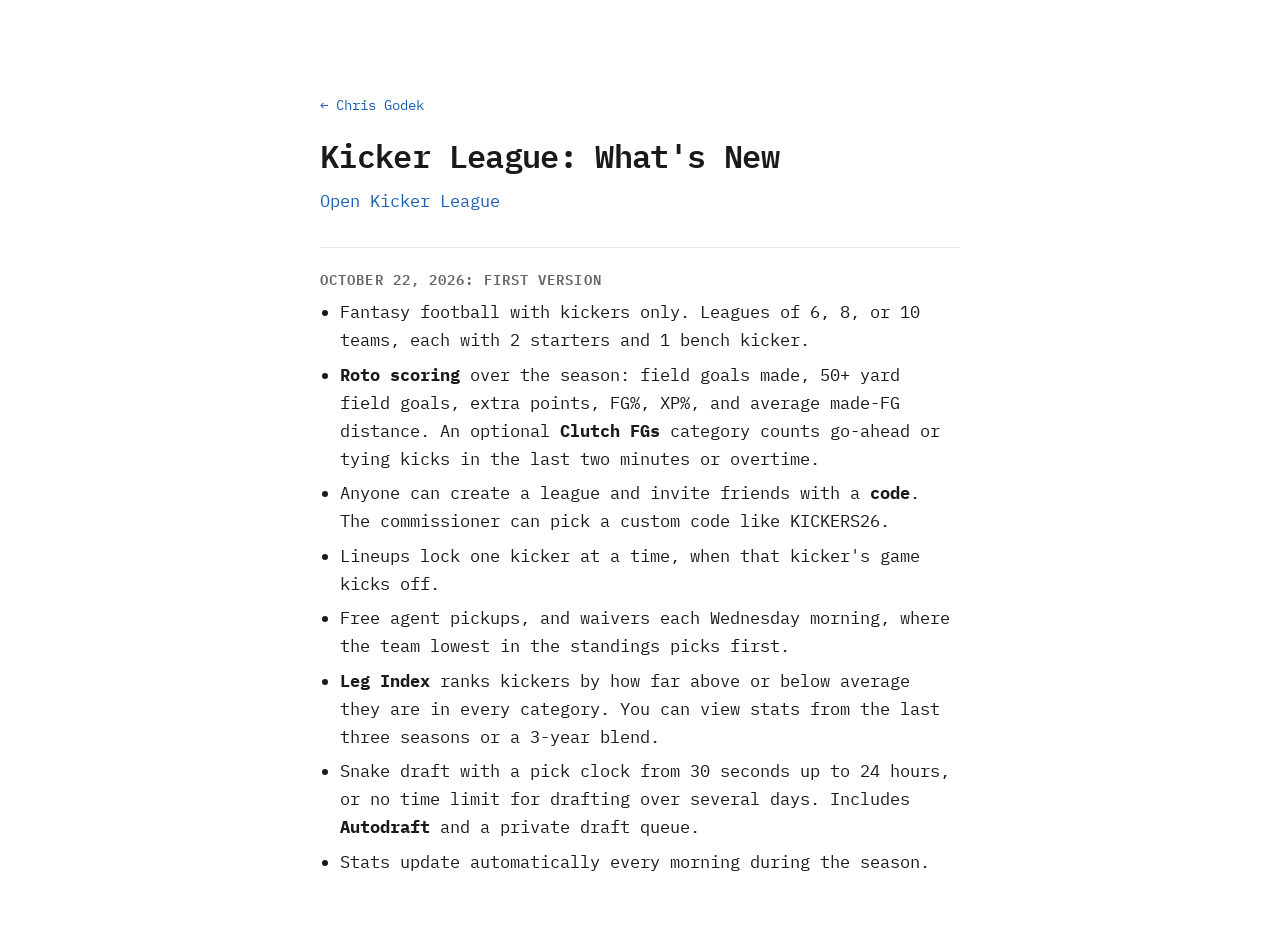
==== updates.html @ 0142ac8d "Add What's new page Co-Authored-By: Claude Opus 5.5 <noreply@anthropic.com>" ====
<!DOCTYPE html>
<html lang="en">
<head>
  <meta charset="UTF-8">
  <meta name="viewport" content="width=device-width, initial-scale=1.0">
  <title>Kicker League Updates</title>
  <link rel="preconnect" href="https://fonts.googleapis.com">
  <link rel="preconnect" href="https://fonts.gstatic.com" crossorigin>
  <link href="https://fonts.googleapis.com/css2?family=IBM+Plex+Mono:ital,wght@0,400;0,600;1,400&display=swap" rel="stylesheet">
  <style>
    :root { --bg: #ffffff; --text: #1a1a1a; --muted: #666; --link: #1a5fb4; --rule: #e4e4e4; }
    @media (prefers-color-scheme: dark) {
      :root { --bg: #121212; --text: #eaeaea; --muted: #9a9a9a; --link: #78aeed; --rule: #2c2c2c; }
    }
    body {
      margin: 0;
      background: var(--bg);
      color: var(--text);
      font: 17px/1.65 "IBM Plex Mono", ui-monospace, Menlo, monospace;
    }
    main { max-width: 640px; margin: 0 auto; padding: 10vh 16px 64px; }
    .back { font-size: 0.9rem; }
    h1 { font-size: 2rem; font-weight: 600; margin: 0.75rem 0 0.25rem; letter-spacing: -0.02em; }
    .intro { color: var(--muted); margin: 0 0 2rem; }
    section { border-top: 1px solid var(--rule); padding-top: 1.25rem; margin-top: 1.5rem; }
    h2 { font-size: 0.85rem; font-weight: 600; text-transform: uppercase; letter-spacing: 0.08em; color: var(--muted); margin: 0 0 0.5rem; }
    ul { margin: 0; padding-left: 1.2em; }
    li { margin: 0.4rem 0; }
    a { color: var(--link); text-decoration: none; }
    a:hover { text-decoration: underline; }
  </style>
</head>
<body>
  <main>
    <a class="back" href="/">← Chris Godek</a>
    <h1>Kicker League: What's New</h1>
    <p class="intro"><a href="./">Open Kicker League</a></p>

    <!-- Newest first. Add a new <section> at the top for each update. -->
    <section>
      <h2>October 22, 2026: First version</h2>
      <ul>
        <li>Fantasy football with kickers only. Leagues of 6, 8, or 10 teams, each with 2 starters and 1 bench kicker.</li>
        <li><b>Roto scoring</b> over the season: field goals made, 50+ yard field goals, extra points, FG%, XP%, and average made-FG distance. An optional <b>Clutch FGs</b> category counts go-ahead or tying kicks in the last two minutes or overtime.</li>
        <li>Anyone can create a league and invite friends with a <b>code</b>. The commissioner can pick a custom code like KICKERS26.</li>
        <li>Lineups lock one kicker at a time, when that kicker's game kicks off.</li>
        <li>Free agent pickups, and waivers each Wednesday morning, where the team lowest in the standings picks first.</li>
        <li><b>Leg Index</b> ranks kickers by how far above or below average they are in every category. You can view stats from the last three seasons or a 3-year blend.</li>
        <li>Snake draft with a pick clock from 30 seconds up to 24 hours, or no time limit for drafting over several days. Includes <b>Autodraft</b> and a private draft queue.</li>
        <li>Stats update automatically every morning during the season.</li>
      </ul>
    </section>
  </main>
</body>
</html>
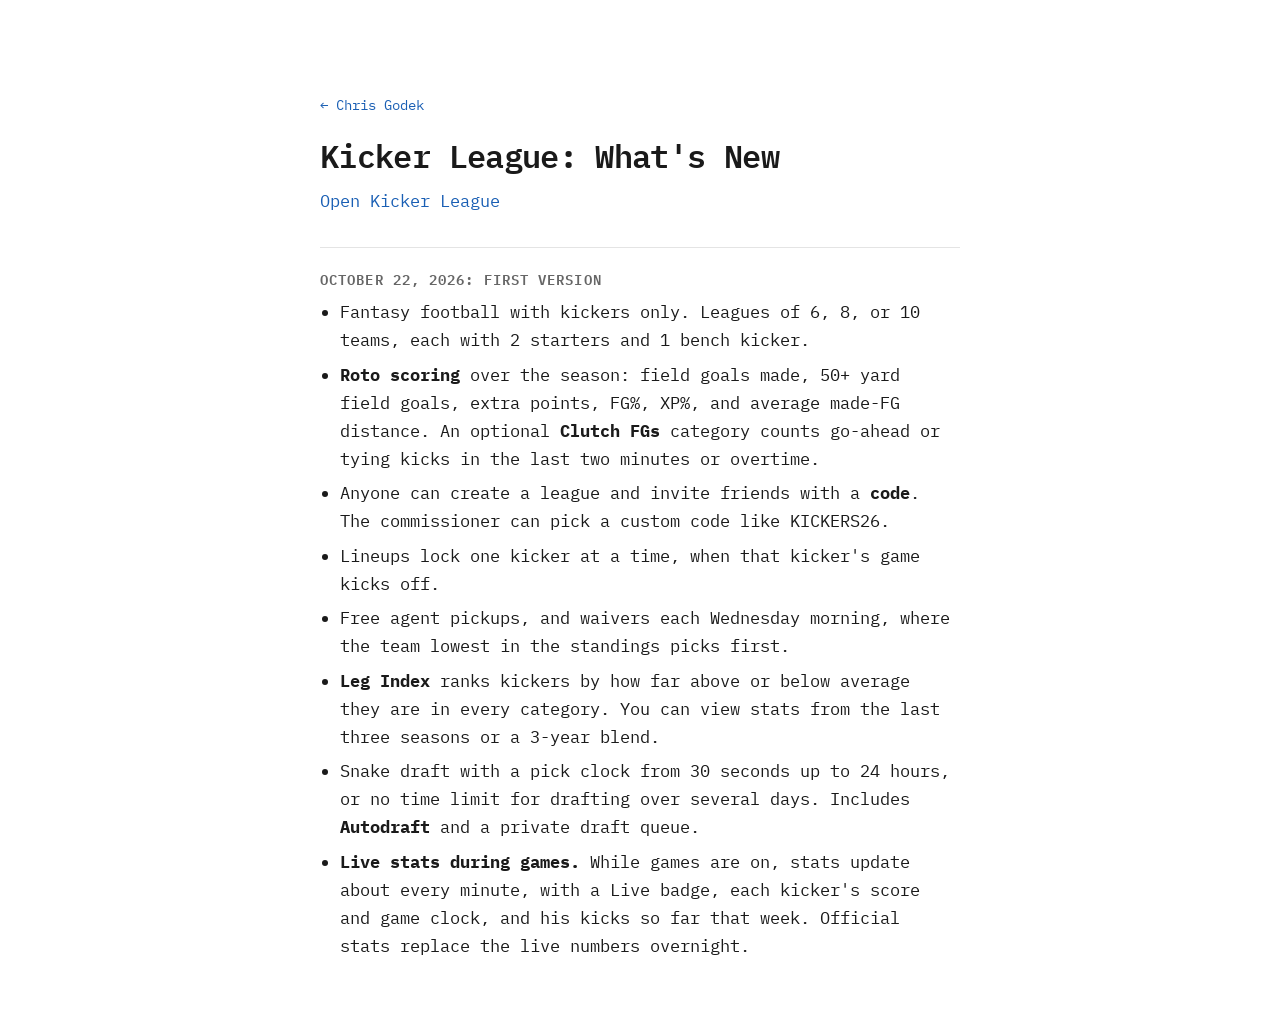
==== commit a09f0f79: "What's new: live stats Co-Authored-By: Claude Opus 5.5 <noreply@anthropic.com>" ====
--- a/updates.html
+++ b/updates.html
@@ -47,7 +47,7 @@
         <li>Free agent pickups, and waivers each Wednesday morning, where the team lowest in the standings picks first.</li>
         <li><b>Leg Index</b> ranks kickers by how far above or below average they are in every category. You can view stats from the last three seasons or a 3-year blend.</li>
         <li>Snake draft with a pick clock from 30 seconds up to 24 hours, or no time limit for drafting over several days. Includes <b>Autodraft</b> and a private draft queue.</li>
-        <li>Stats update automatically every morning during the season.</li>
+        <li><b>Live stats during games.</b> While games are on, stats update about every minute, with a Live badge, each kicker's score and game clock, and his kicks so far that week. Official stats replace the live numbers overnight.</li>
       </ul>
     </section>
   </main>
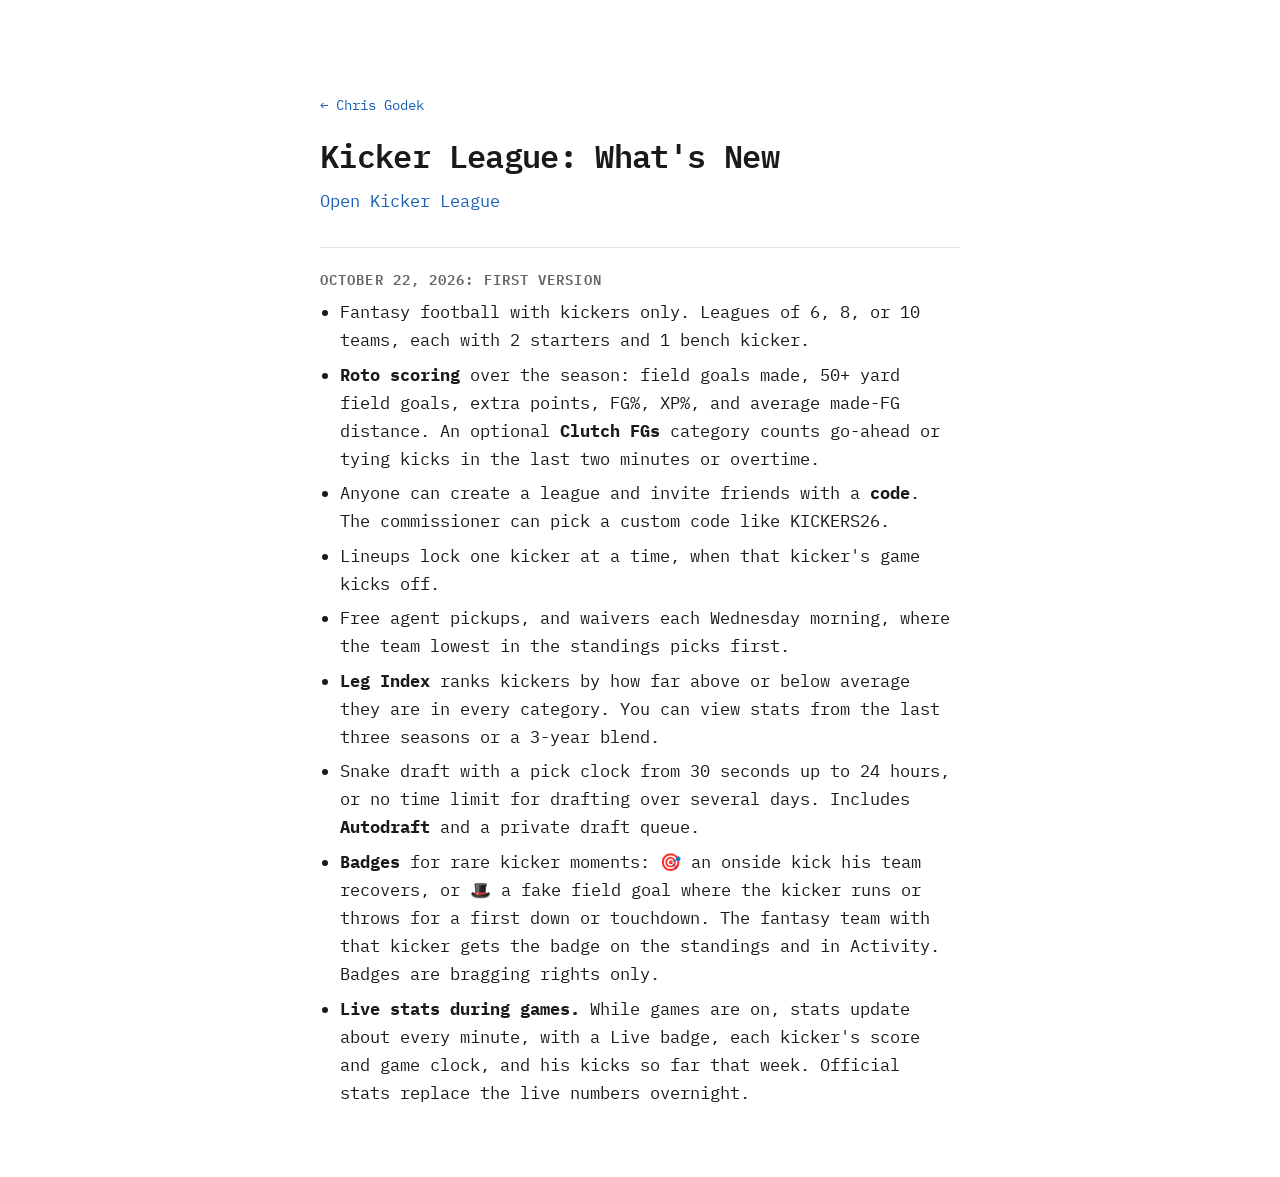
==== commit de06010f: "Badges for onside recoveries and kicker fake-FG plays Co-Authored-By: Claude Opus 5.5 <noreply@anthr" ====
--- a/updates.html
+++ b/updates.html
@@ -47,6 +47,7 @@
         <li>Free agent pickups, and waivers each Wednesday morning, where the team lowest in the standings picks first.</li>
         <li><b>Leg Index</b> ranks kickers by how far above or below average they are in every category. You can view stats from the last three seasons or a 3-year blend.</li>
         <li>Snake draft with a pick clock from 30 seconds up to 24 hours, or no time limit for drafting over several days. Includes <b>Autodraft</b> and a private draft queue.</li>
+        <li><b>Badges</b> for rare kicker moments: 🎯 an onside kick his team recovers, or 🎩 a fake field goal where the kicker runs or throws for a first down or touchdown. The fantasy team with that kicker gets the badge on the standings and in Activity. Badges are bragging rights only.</li>
         <li><b>Live stats during games.</b> While games are on, stats update about every minute, with a Live badge, each kicker's score and game clock, and his kicks so far that week. Official stats replace the live numbers overnight.</li>
       </ul>
     </section>
